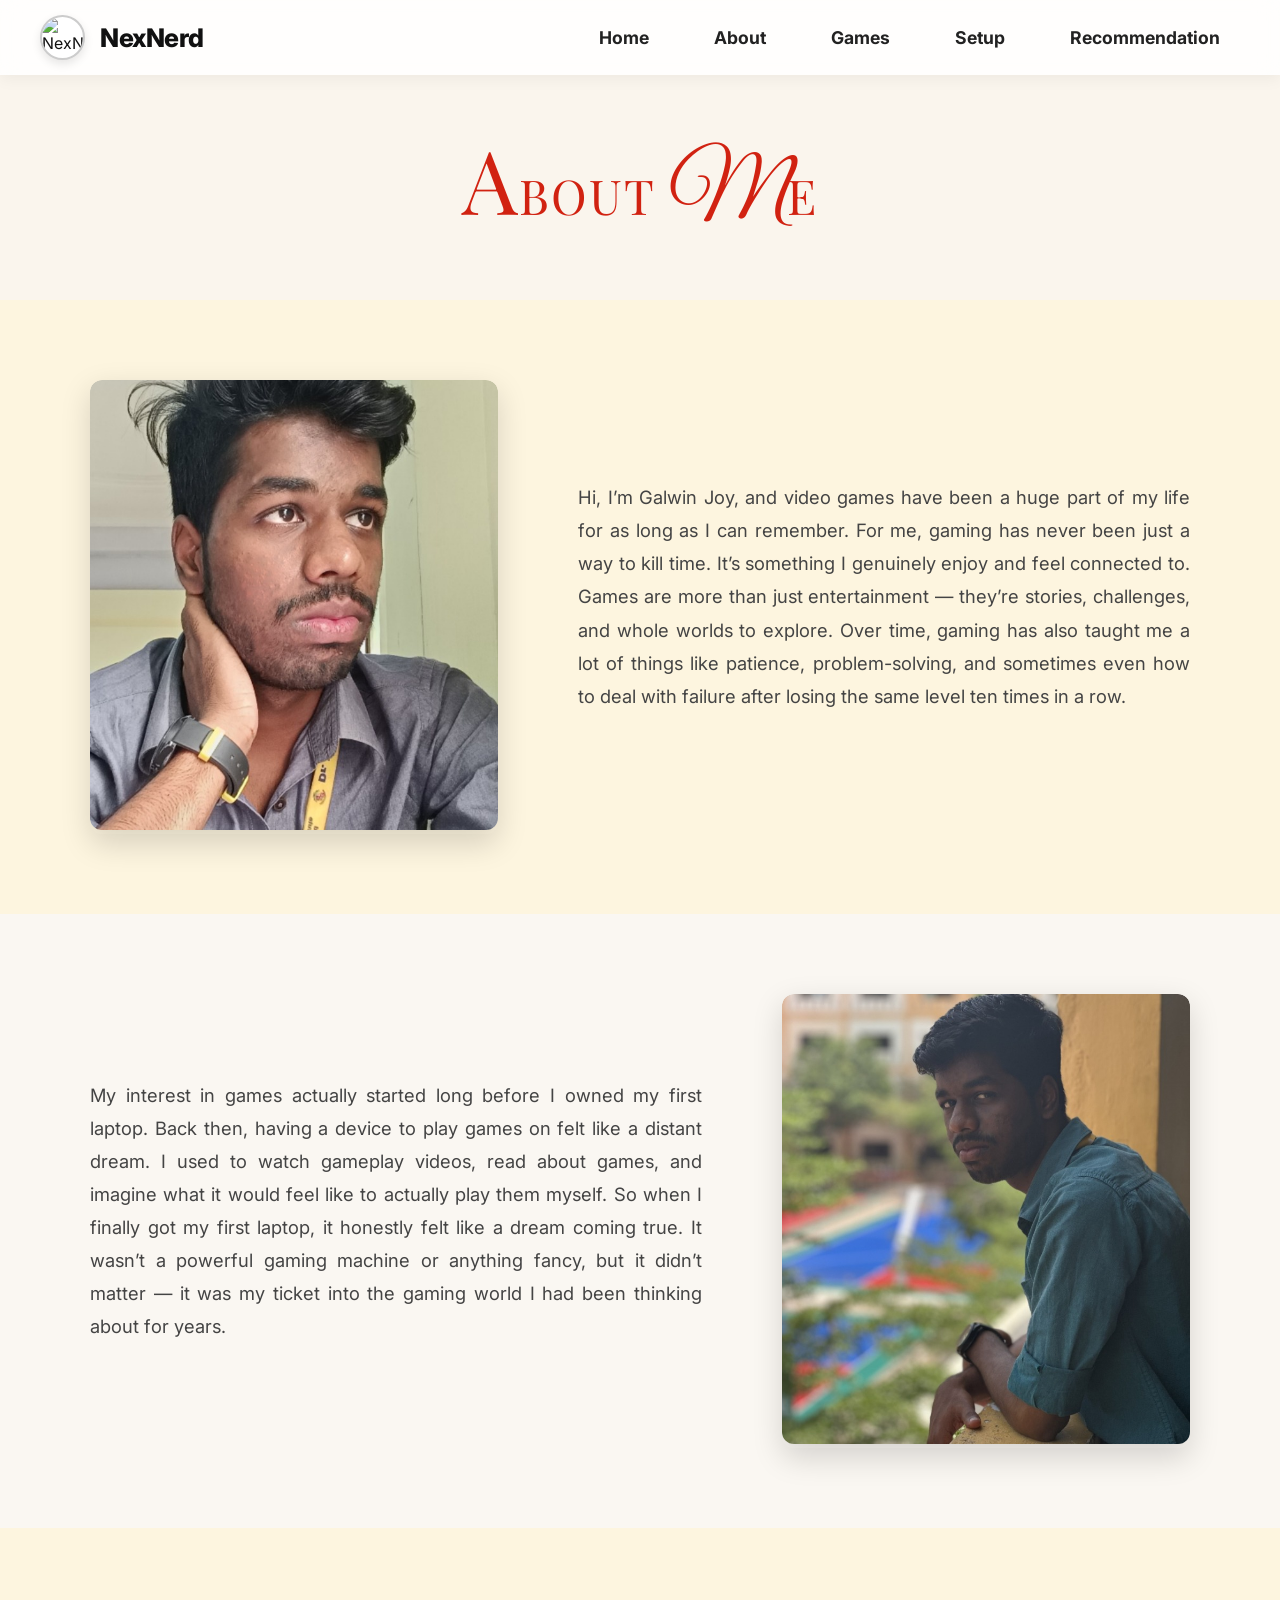
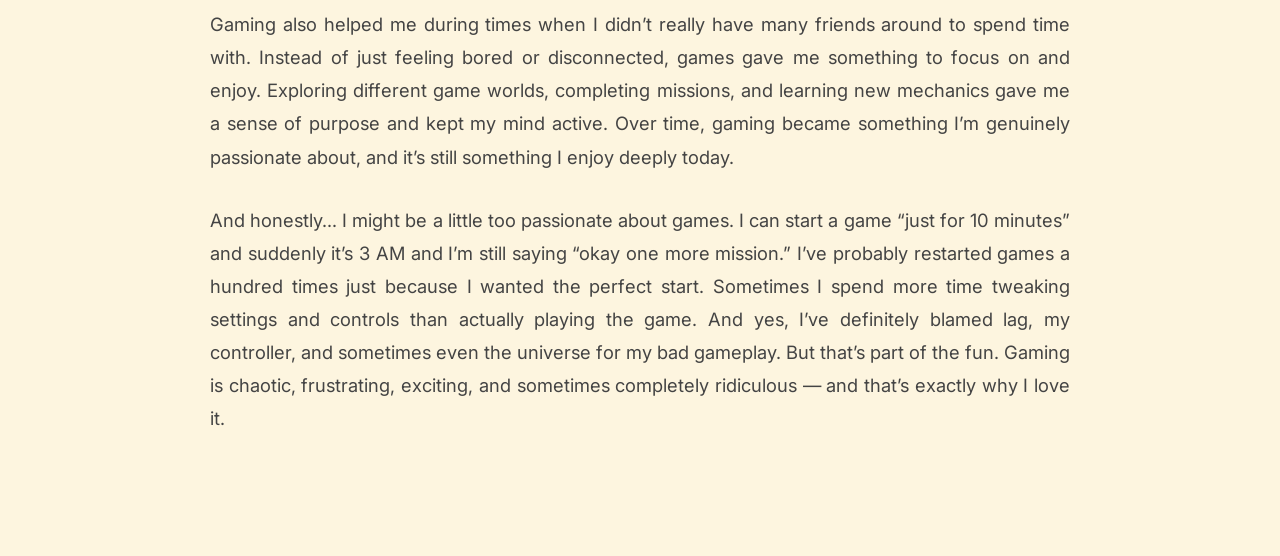
==== about.html @ 7cf6bfa8 "first commit" ====
<!DOCTYPE html>
<html lang="en">

<head>
    <meta charset="UTF-8">
    <meta name="viewport" content="width=device-width, initial-scale=1.0">
    <title>NexNerd - About Me</title>
    <link rel="stylesheet" href="styles.css">
    <style>
        .about-text-content p {
            text-align: justify;
            margin-bottom: 20px;
        }

        .about-image {
            width: 100%;
            height: 450px;
            /* Increased height for portrait images */
            object-fit: cover;
            border-radius: 12px;
            box-shadow: 0 10px 30px rgba(0, 0, 0, 0.15);
        }

        .full-width-text {
            max-width: 900px;
            margin: 0 auto;
            text-align: justify;
            font-size: 1.15rem;
            line-height: 1.8;
            color: #444;
            padding: 0 20px;
        }

        .about-page-header {
            text-align: center;
            margin-bottom: 50px;
            color: #d12211;
        }

        .about-section-container {
            display: flex;
            flex-direction: column;
            align-items: center;
            padding-top: 120px;
            background-color: #faf5ed;
        }
    </style>
</head>

<body>
    <header class="navbar">
        <div class="brand">
            <a href="index.html"
                style="display:flex; align-items:center; gap:15px; text-decoration:none; color:inherit;">
                <img src="assets/logo.png" alt="NexNerd Logo" class="logo">
                <span class="brand-name">NexNerd</span>
            </a>
        </div>
        <nav class="nav-links">
            <a href="index.html">Home</a>
            <a href="about.html">About</a>
            <a href="games.html">Games</a>
            <a href="setup.html">Setup</a>
            <a href="hello.html">Recommendation</a>
        </nav>
        <button class="mobile-menu-btn" id="mobileMenuBtn">
            <svg width="32" height="32" viewBox="0 0 24 24" fill="none" stroke="currentColor" stroke-width="2"
                stroke-linecap="round" stroke-linejoin="round">
                <line x1="3" y1="12" x2="21" y2="12"></line>
                <line x1="3" y1="6" x2="21" y2="6"></line>
                <line x1="3" y1="18" x2="21" y2="18"></line>
            </svg>
        </button>
    </header>

    <section class="about-section-container">
        <h2 class="about-page-header">
            <span class="serif-text" style="font-size: 5.5rem;">A</span><span class="serif-text">BOUT </span><span
                class="script-text">M</span><span class="serif-text">E</span>
        </h2>

        <!-- Block 1: Intro - Image Left, Text Right (Paragraph is on the right side) -->
        <div class="setup-block bg-yellow reveal">
            <div class="setup-content layout-img-left">
                <div class="setup-image" style="flex: 0.8;"> <!-- Slight flex adjustment for portrait images -->
                    <img src="assets/galwin_1.jpg" class="about-image" alt="Galwin Joy">
                </div>
                <div class="setup-text about-text-content" style="flex: 1.2;">
                    <p>Hi, I’m Galwin Joy, and video games have been a huge part of my life for as long as I can
                        remember. For me, gaming has never been just a way to kill time. It’s something I genuinely
                        enjoy and feel connected to. Games are more than just entertainment — they’re stories,
                        challenges, and whole worlds to explore. Over time, gaming has also taught me a lot of things
                        like patience, problem-solving, and sometimes even how to deal with failure after losing the
                        same level ten times in a row.</p>
                </div>
            </div>
        </div>

        <!-- Block 2: Setup/Hardware - Image Right, Text Left (Paragraph is on the left side) -->
        <div class="setup-block bg-offwhite reveal">
            <div class="setup-content layout-img-right">
                <div class="setup-text about-text-content" style="flex: 1.2;">
                    <p>My interest in games actually started long before I owned my first laptop. Back then, having a
                        device to play games on felt like a distant dream. I used to watch gameplay videos, read about
                        games, and imagine what it would feel like to actually play them myself. So when I finally got
                        my first laptop, it honestly felt like a dream coming true. It wasn’t a powerful gaming machine
                        or anything fancy, but it didn’t matter — it was my ticket into the gaming world I had been
                        thinking about for years.</p>
                </div>
                <div class="setup-image" style="flex: 0.8;"> <!-- Slight flex adjustment for portrait images -->
                    <img src="assets/galwin_2.jpg" class="about-image" alt="Galwin Joy setup">
                </div>
            </div>
        </div>

        <!-- Block 3 & 4: Centered Width Below -->
        <div class="setup-block bg-yellow reveal" style="padding-bottom: 120px;">
            <div style="display: flex; flex-direction: column; gap: 30px; width: 100%;">
                <p class="full-width-text">Gaming also helped me during times when I didn’t really have many friends
                    around to spend time with. Instead of just feeling bored or disconnected, games gave me something to
                    focus on and enjoy. Exploring different game worlds, completing missions, and learning new mechanics
                    gave me a sense of purpose and kept my mind active. Over time, gaming became something I’m genuinely
                    passionate about, and it’s still something I enjoy deeply today.</p>

                <p class="full-width-text">And honestly… I might be a little too passionate about games. I can start a
                    game “just for 10 minutes” and suddenly it’s 3 AM and I’m still saying “okay one more mission.” I’ve
                    probably restarted games a hundred times just because I wanted the perfect start. Sometimes I spend
                    more time tweaking settings and controls than actually playing the game. And yes, I’ve definitely
                    blamed lag, my controller, and sometimes even the universe for my bad gameplay. But that’s part of
                    the fun. Gaming is chaotic, frustrating, exciting, and sometimes completely ridiculous — and that’s
                    exactly why I love it.</p>
            </div>
        </div>

    </section>

    <!-- Mobile Side Menu -->
    <div class="mobile-side-menu" id="mobileSideMenu">
        <button class="close-menu-btn" id="closeMobileMenuBtn">&times;</button>
        <nav class="mobile-menu-links">
            <a href="index.html">Home</a>
            <a href="about.html">About</a>
            <a href="games.html">Games</a>
            <a href="setup.html">Setup</a>
            <a href="hello.html">Recommendation</a>
        </nav>
    </div>

    <script>
        const mobileMenuBtn = document.getElementById('mobileMenuBtn');
        const mobileSideMenu = document.getElementById('mobileSideMenu');
        const closeMobileMenuBtn = document.getElementById('closeMobileMenuBtn');

        if (mobileMenuBtn && mobileSideMenu && closeMobileMenuBtn) {
            mobileMenuBtn.addEventListener('click', () => {
                mobileSideMenu.classList.add('open');
            });

            closeMobileMenuBtn.addEventListener('click', () => {
                mobileSideMenu.classList.remove('open');
            });
        }

        // Scroll Reveal Animation
        function reveal() {
            var reveals = document.querySelectorAll('.reveal');
            for (var i = 0; i < reveals.length; i++) {
                var windowHeight = window.innerHeight;
                var elementTop = reveals[i].getBoundingClientRect().top;
                var elementVisible = 100;
                if (elementTop < windowHeight - elementVisible) {
                    reveals[i].classList.add('active');
                }
            }
        }
        window.addEventListener('scroll', reveal);
        // Trigger once on load
        reveal();
    </script>
</body>

</html>
---- styles.css ----
@import url('https://fonts.googleapis.com/css2?family=Great+Vibes&family=Inter:wght@400;600;800&family=Playfair+Display:wght@400;700&display=swap');

* {
    margin: 0;
    padding: 0;
    box-sizing: border-box;
    font-family: 'Inter', sans-serif;
}

body {
    background-color: #faf5ed;
    color: #111;
}

.navbar {
    position: fixed;
    top: 0;
    left: 0;
    width: 100%;
    padding: 15px 40px;
    display: flex;
    justify-content: space-between;
    align-items: center;
    z-index: 1000;
    background: rgba(255, 255, 255, 0.85);
    backdrop-filter: blur(12px);
    -webkit-backdrop-filter: blur(12px);
    box-shadow: 0 4px 15px rgba(0, 0, 0, 0.05);
}

.brand {
    display: flex;
    align-items: center;
    gap: 15px;
}

.logo {
    width: 45px;
    height: 45px;
    border-radius: 50%;
    object-fit: contain;
    background: #fff;
    border: 2px solid #ccc;
    box-shadow: 0 4px 10px rgba(0, 0, 0, 0.1);
}

.brand-name {
    font-size: 1.6rem;
    font-weight: 800;
    letter-spacing: -0.5px;
}

.nav-links {
    display: flex;
    gap: 25px;
    align-items: center;
}

.nav-links a {
    text-decoration: none;
    color: #222;
    font-size: 1.1rem;
    font-weight: 700;
    padding: 8px 18px;
    border-radius: 25px;
    transition: all 0.3s ease;
    border: 2px solid transparent;
}

.nav-links a:hover {
    color: #d12211;
    border-color: #d12211;
    background: rgba(209, 34, 17, 0.05);
}

.hero {
    display: flex;
    height: 100vh;
}

.hero-left {
    flex: 1;
    background-color: #fdf5df;
    /* Matches the light beige/yellow from screenshot */
    padding: 140px 50px 50px;
    display: flex;
    flex-direction: column;
    align-items: center;
    position: relative;
    overflow: hidden;
}

.hero-title {
    font-size: 4.5rem;
    font-weight: 800;
    text-align: center;
    line-height: 1.05;
    margin-bottom: 60px;
    letter-spacing: -1.5px;
}

.games-showcase {
    position: relative;
    width: 100%;
    height: 400px;
    display: flex;
    justify-content: center;
    align-items: center;
    gap: 40px;
}

.game-img {
    box-shadow: 0 15px 35px rgba(0, 0, 0, 0.4);
    border-radius: 12px;
    object-fit: cover;
    transition: transform 0.3s ease;
    border: 3px solid transparent;
}

.game-img:hover {
    transform: translateY(-10px) scale(1.02);
    border-color: #ff9900;
}

.img-1 {
    width: 200px;
    height: 320px;
    align-self: flex-end;
    margin-bottom: -20px;
}

.img-2 {
    width: 250px;
    height: 350px;
    align-self: flex-start;
}

.hero-right {
    flex: 1;
    background-image: url('assets/racing.png');
    background-size: cover;
    background-position: center;
}

.about-section {
    padding: 120px 20px;
    background-color: #faf7f2;
    /* Light cream */
    display: flex;
    flex-direction: column;
    align-items: center;
    text-align: center;
    border-top: 1px solid #eaeaea;
}

.section-title {
    font-size: 3.5rem;
    font-weight: 800;
    margin-bottom: 25px;
    letter-spacing: -1px;
}

.section-subtitle {
    font-size: 1.4rem;
    font-weight: 600;
    margin-bottom: 30px;
    color: #444;
}

.section-text {
    max-width: 750px;
    font-size: 1.15rem;
    line-height: 1.7;
    margin-bottom: 50px;
    color: #333;
}

.learn-more-btn {
    display: inline-block;
    background: transparent;
    color: #000;
    border: 1px solid #000;
    padding: 14px 35px;
    border-radius: 30px;
    text-decoration: none;
    font-size: 1.1rem;
    font-weight: 600;
    transition: all 0.3s ease;
}

.learn-more-btn:hover {
    background: #000;
    color: #fff;
}

.top-picks-section {
    padding: 100px 20px 140px;
    background-color: #fdf5df;
    /* Matches the hero left bg */
    display: flex;
    flex-direction: column;
    align-items: center;
}

.top-picks-title,
.setup-main-title {
    margin-bottom: 70px;
    text-align: center;
    color: #d12211;
}

.script-text {
    font-family: 'Great Vibes', cursive;
    font-size: 5.5rem;
    font-weight: 400;
}

.serif-text {
    font-family: 'Playfair Display', serif;
    font-size: 3rem;
    font-weight: 400;
    letter-spacing: 2px;
}

.picks-grid {
    display: flex;
    gap: 60px;
    justify-content: center;
    max-width: 1100px;
    width: 100%;
    flex-wrap: wrap;
}

.pick-card {
    display: flex;
    flex-direction: column;
    width: 300px;
}

.pick-image-container {
    width: 100%;
    height: 420px;
    overflow: hidden;
    margin-bottom: 20px;
}

.pick-image-container img {
    width: 100%;
    height: 100%;
    object-fit: cover;
    transition: transform 0.4s ease;
}

.pick-image-container img:hover {
    transform: scale(1.05);
}

.pick-title {
    font-size: 1.4rem;
    font-weight: 800;
    color: #111;
}

/* Setup Section Styles */
.setup-section {
    display: flex;
    flex-direction: column;
    align-items: center;
    padding-top: 80px;
    background-color: #faf5ed;
}



.setup-block {
    width: 100%;
    display: flex;
    justify-content: center;
    padding: 80px 20px;
}

.bg-yellow {
    background-color: #fdf5df;
    /* Hero left yellow */
}

.bg-offwhite {
    background-color: #faf7f2;
    /* About me off-white */
}

.setup-content {
    display: flex;
    max-width: 1100px;
    width: 100%;
    align-items: center;
    gap: 80px;
}

.setup-image {
    flex: 1;
    border-radius: 12px;
    overflow: hidden;
    box-shadow: 0 10px 30px rgba(0, 0, 0, 0.15);
}

.setup-text {
    flex: 1;
    display: flex;
    flex-direction: column;
}

.setup-item-title {
    font-size: 2.2rem;
    font-weight: 800;
    margin-bottom: 25px;
    color: #111;
}

.setup-text p {
    font-size: 1.15rem;
    line-height: 1.8;
    color: #444;
}

/* Media query for smaller screens to stack text/images */
@media (max-width: 900px) {
    .setup-content {
        flex-direction: column;
        gap: 40px;
        text-align: center;
    }

    .layout-img-right {
        flex-direction: column-reverse;
        /* Put image top on mobile */
    }
}

/* Scroll Reveal Animations */
.reveal {
    opacity: 0;
    transform: translateY(40px);
    transition: all 0.8s ease-out;
}

.reveal.active {
    opacity: 1;
    transform: translateY(0);
}

/* Mobile Menu Styles */
.mobile-menu-btn {
    display: none;
    background: transparent;
    border: none;
    font-size: 2rem;
    cursor: pointer;
    color: #111;
}

.mobile-side-menu {
    position: fixed;
    top: 0;
    right: -100%;
    /* Hidden right by default */
    width: 300px;
    height: 100vh;
    background-color: rgba(255, 255, 255, 0.95);
    backdrop-filter: blur(10px);
    z-index: 2000;
    transition: right 0.4s ease-in-out;
    display: flex;
    flex-direction: column;
    padding: 60px 0;
    box-shadow: -2px 0 15px rgba(0, 0, 0, 0.1);
}

.mobile-side-menu.open {
    right: 0;
}

.close-menu-btn {
    position: absolute;
    top: 20px;
    right: 25px;
    background: transparent;
    border: none;
    font-size: 2.5rem;
    cursor: pointer;
    color: #333;
}

.mobile-menu-links {
    display: flex;
    flex-direction: column;
    align-items: center;
    gap: 30px;
    margin-top: 40px;
}

.mobile-menu-links a {
    text-decoration: none;
    color: #111;
    font-size: 1.8rem;
    font-weight: 800;
    transition: color 0.3s;
}

.mobile-menu-links a:hover {
    color: #d12211;
}

/* Back to Top Button */
.back-to-top-btn {
    position: fixed;
    bottom: 30px;
    right: 20px;
    width: 45px;
    height: 45px;
    background-color: #d12211;
    color: #fff;
    border: none;
    border-radius: 50%;
    cursor: pointer;
    box-shadow: 0 4px 15px rgba(209, 34, 17, 0.4);
    z-index: 1000;
    display: none;
    /* Globally hidden */
    align-items: center;
    justify-content: center;
    opacity: 0;
    transition: opacity 0.3s ease, background-color 0.3s ease, transform 0.3s ease;
}

.back-to-top-btn:hover {
    background-color: #b01c0e;
    transform: translateY(-3px);
}

/* Responsive Styles */
@media (max-width: 768px) {
    .nav-links {
        display: none;
    }

    .mobile-menu-btn {
        display: block;
    }

    .hero {
        flex-direction: column;
        height: auto;
    }

    .hero-left {
        padding: 120px 20px 50px;
    }

    .hero-right {
        height: 300px;
        flex: none;
        width: 100%;
    }

    .hero-title {
        font-size: 3rem;
        margin-bottom: 40px;
    }

    .about-section {
        padding: 80px 20px;
    }

    .section-title {
        font-size: 2.5rem;
    }

    .picks-grid {
        gap: 30px;
    }

    .setup-block {
        padding: 50px 20px;
    }

    .setup-content {
        flex-direction: column !important;
        /* Override flex-direction for stacking */
        gap: 30px;
        text-align: center;
    }

    .setup-image {
        width: 100%;
        max-width: 400px;
    }

    .games-grid {
        grid-template-columns: repeat(auto-fill, minmax(150px, 1fr));
        gap: 15px;
    }

    .game-card img {
        height: 200px;
    }

    .rec-container {
        padding: 40px 20px;
        margin-top: 100px;
    }

    .script-text {
        font-size: 3.5rem;
    }

    .serif-text {
        font-size: 2.2rem;
    }

    .back-to-top-btn.show {
        display: flex;
        opacity: 1;
    }
}
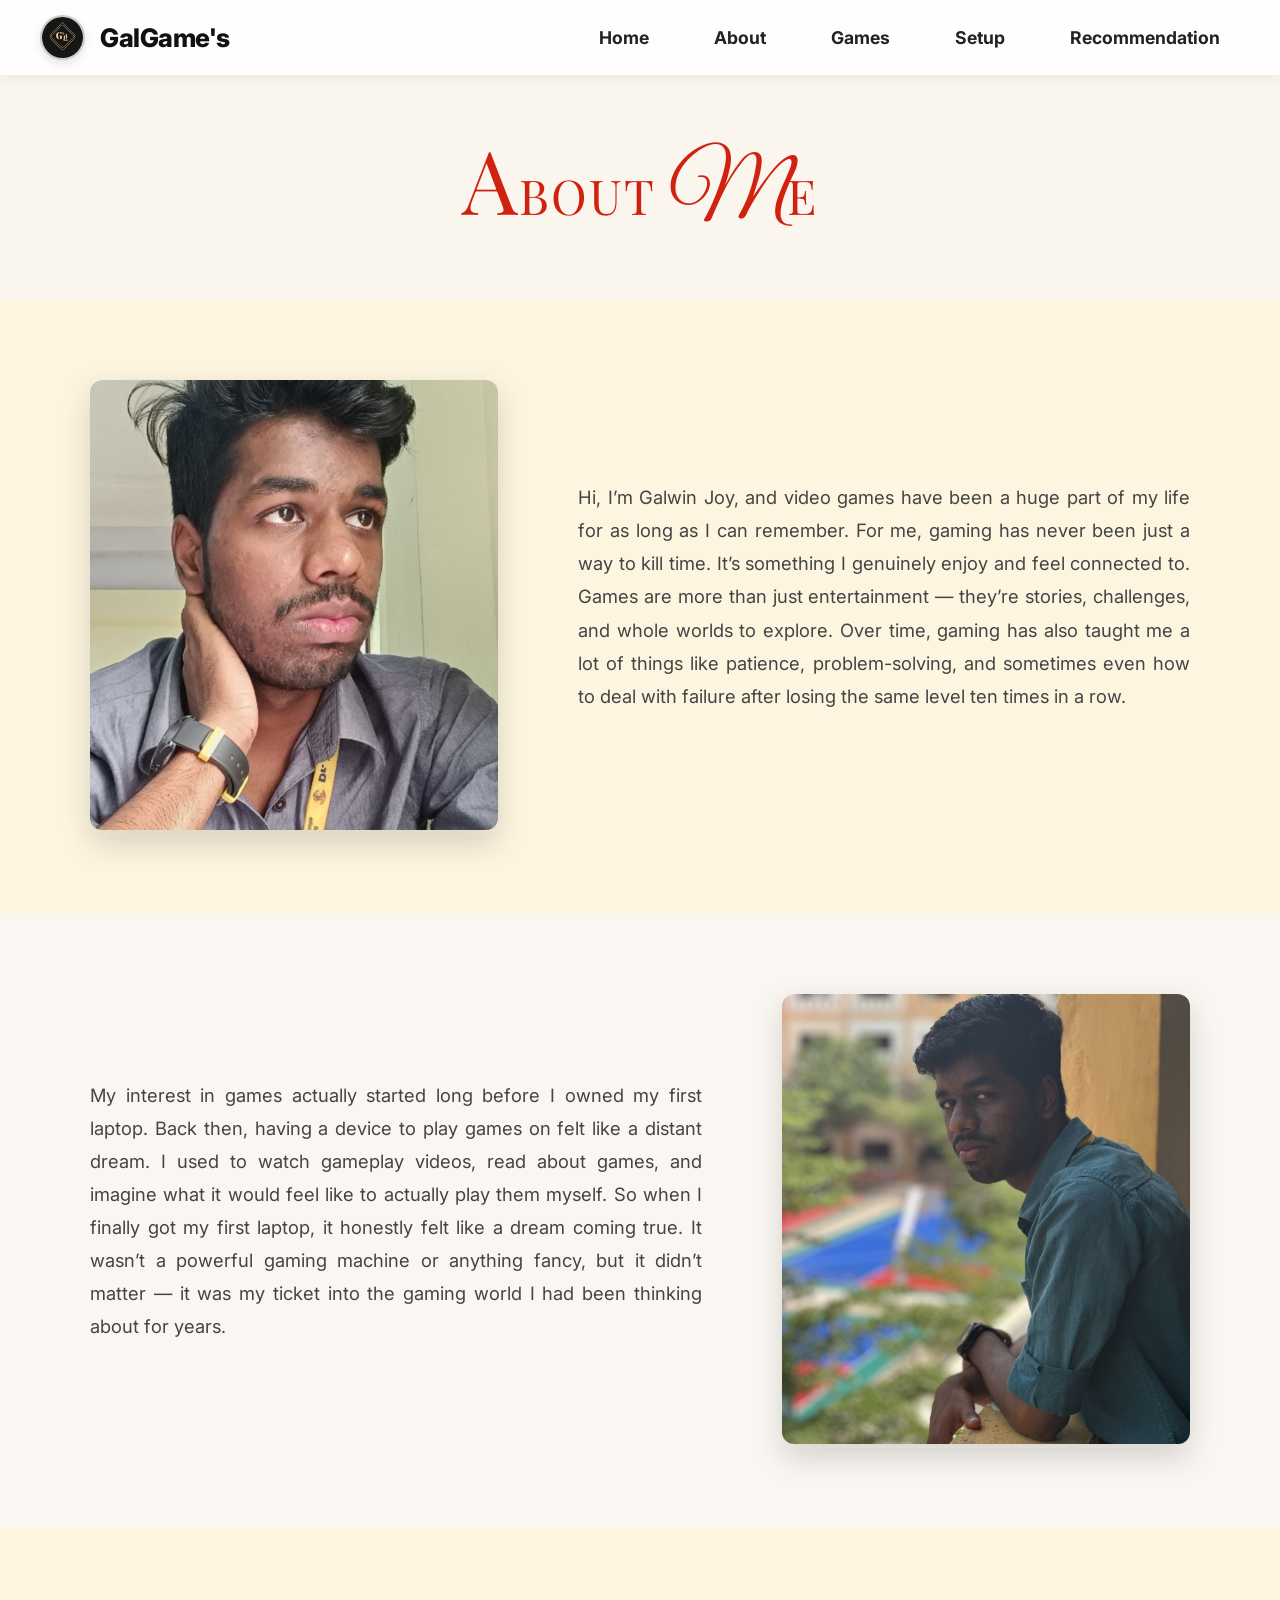
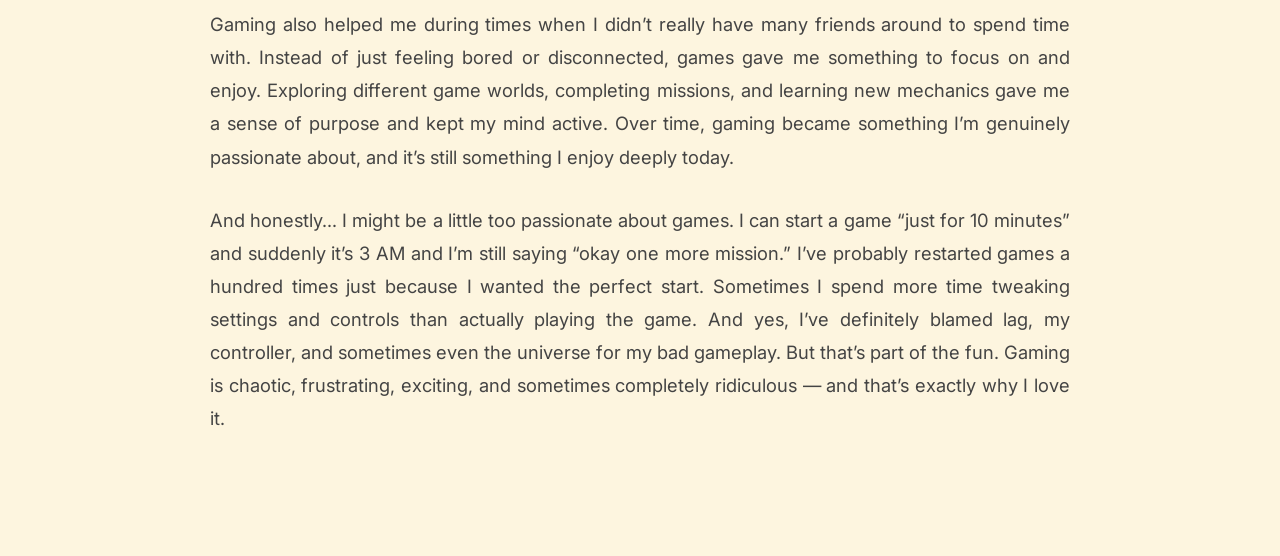
==== commit 388352d8: "Update about.html" ====
--- a/about.html
+++ b/about.html
@@ -52,8 +52,8 @@
         <div class="brand">
             <a href="index.html"
                 style="display:flex; align-items:center; gap:15px; text-decoration:none; color:inherit;">
-                <img src="assets/logo.png" alt="NexNerd Logo" class="logo">
-                <span class="brand-name">NexNerd</span>
+                <img src="assets/logo.jpeg" alt="GalGames Logo" class="logo">
+                <span class="brand-name">GalGame's</span>
             </a>
         </div>
         <nav class="nav-links">
@@ -179,4 +179,4 @@
     </script>
 </body>
 
-</html>+</html>
